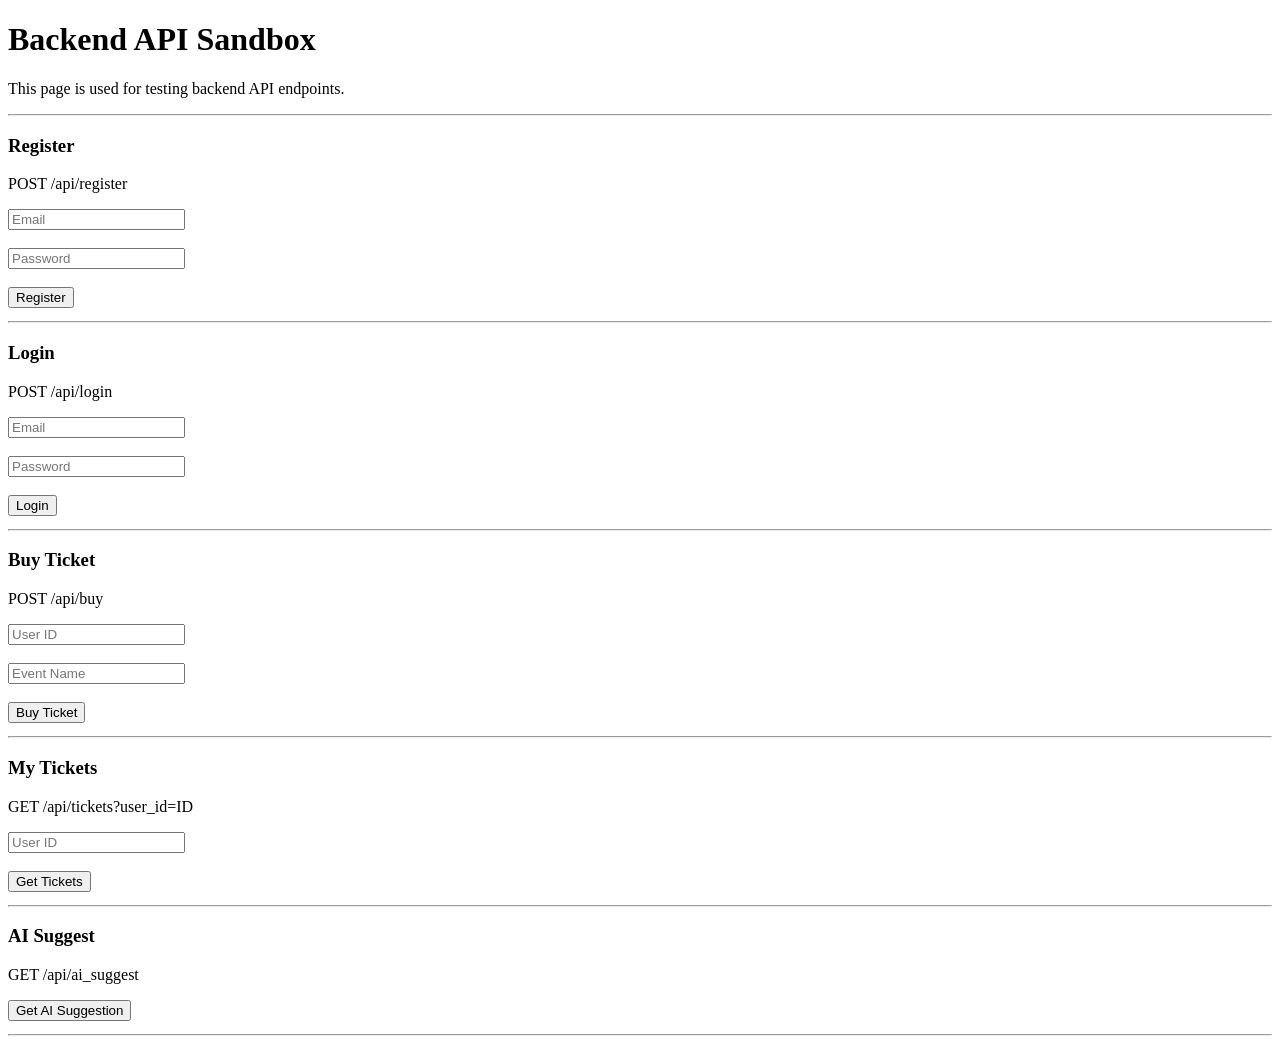
==== static/index.html @ 8c8419e7 "Initial commit: working REST API server with SQLite" ====
<!DOCTYPE html>
<html lang="en">
<head>
    <meta charset="UTF-8">
    <meta name="viewport" content="width=device-width, initial-scale=1.0">
    <title>API Sandbox</title>
</head>
<body>

    <h1>Backend API Sandbox</h1>
    <p>This page is used for testing backend API endpoints.</p>

    <hr>

    <!-- REGISTER -->
    <h3>Register</h3>
    <p>POST /api/register</p>
    <input type="email" id="register_email" placeholder="Email"><br><br>
    <input type="password" id="register_password" placeholder="Password"><br><br>
    <button onclick="registerUser()">Register</button>
    <pre id="register_result"></pre>

    <hr>

    <!-- LOGIN -->
    <h3>Login</h3>
    <p>POST /api/login</p>
    <input type="email" id="login_email" placeholder="Email"><br><br>
    <input type="password" id="login_password" placeholder="Password"><br><br>
    <button onclick="loginUser()">Login</button>
    <pre id="login_result"></pre>

    <hr>

    <!-- BUY TICKET -->
    <h3>Buy Ticket</h3>
    <p>POST /api/buy</p>
    <input type="text" id="buy_user_id" placeholder="User ID"><br><br>
    <input type="text" id="event_name" placeholder="Event Name"><br><br>
    <button onclick="buyTicket()">Buy Ticket</button>
    <pre id="buy_result"></pre>

    <hr>

    <!-- GET TICKETS -->
    <h3>My Tickets</h3>
    <p>GET /api/tickets?user_id=ID</p>
    <input type="text" id="tickets_user_id" placeholder="User ID"><br><br>
    <button onclick="getTickets()">Get Tickets</button>
    <pre id="tickets_result"></pre>

    <hr>

    <!-- AI SUGGEST -->
    <h3>AI Suggest</h3>
    <p>GET /api/ai_suggest</p>
    <button onclick="getAISuggest()">Get AI Suggestion</button>
    <pre id="ai_result"></pre>

    <hr>

    <script>
        let currentUserId = null;

        async function registerUser() {
            const email = document.getElementById("register_email").value;
            const password = document.getElementById("register_password").value;

            const response = await fetch("/api/register", {
                method: "POST",
                headers: { "Content-Type": "application/json" },
                body: JSON.stringify({ email, password })
            });

            const data = await response.json();
            document.getElementById("register_result").textContent =
                JSON.stringify(data, null, 2);
        }

        async function loginUser() {
            const email = document.getElementById("login_email").value;
            const password = document.getElementById("login_password").value;

            const response = await fetch("/api/login", {
                method: "POST",
                headers: { "Content-Type": "application/json" },
                body: JSON.stringify({ email, password })
            });

            const data = await response.json();

            if (data.user_id) {
                currentUserId = data.user_id;
                document.getElementById("buy_user_id").value = currentUserId;
                document.getElementById("tickets_user_id").value = currentUserId;
            }

            document.getElementById("login_result").textContent =
                JSON.stringify(data, null, 2);
        }

        async function buyTicket() {
            // важно: преобразуем строку в число
            const userId = parseInt(document.getElementById("buy_user_id").value, 10);
            const eventName = document.getElementById("event_name").value;

            const response = await fetch("/api/buy", {
                method: "POST",
                headers: { "Content-Type": "application/json" },
                body: JSON.stringify({
                    user_id: userId,          // теперь число
                    event_name: eventName
                })
            });

            const data = await response.json();
            document.getElementById("buy_result").textContent =
                JSON.stringify(data, null, 2);
        }

        async function getTickets() {
            const userId = parseInt(document.getElementById("tickets_user_id").value, 10);

            const response = await fetch(
                "/api/tickets?user_id=" + encodeURIComponent(userId)
            );

            const data = await response.json();
            document.getElementById("tickets_result").textContent =
                JSON.stringify(data, null, 2);
        }

        async function getAISuggest() {
            const response = await fetch("/api/ai_suggest");
            const data = await response.json();
            document.getElementById("ai_result").textContent =
                JSON.stringify(data, null, 2);
        }
    </script>

</body>
</html>
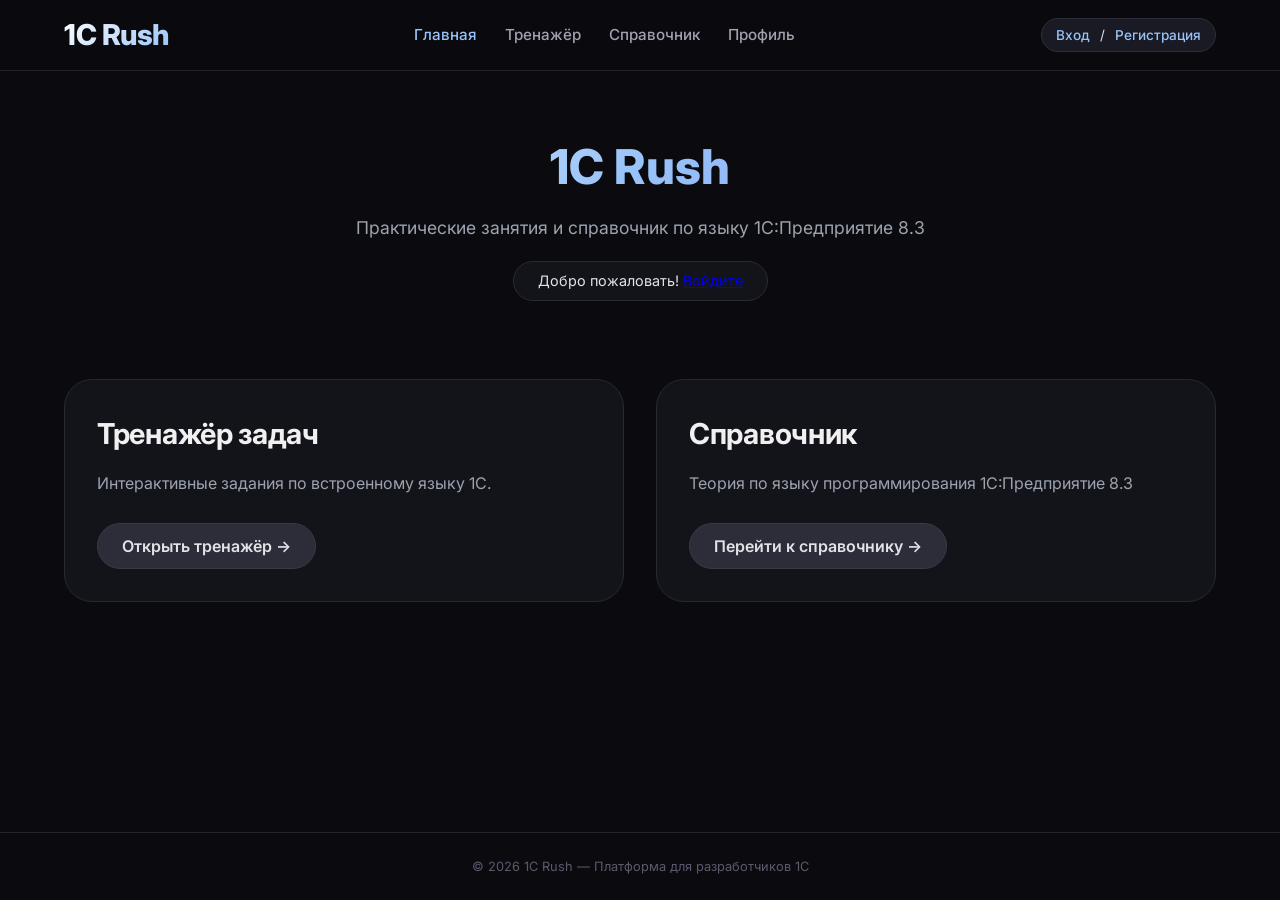
==== commit 4f7c7ab3: "Full project 1c-rush" ====
--- a/static/index.html
+++ b/static/index.html
@@ -1,142 +1,77 @@
 <!DOCTYPE html>
-<html lang="en">
+<html lang="ru">
 <head>
     <meta charset="UTF-8">
     <meta name="viewport" content="width=device-width, initial-scale=1.0">
-    <title>API Sandbox</title>
+    <title>1C Rush — Главная</title>
+    <link rel="stylesheet" href="css/main.css">
+    <link rel="preconnect" href="https://fonts.googleapis.com">
+    <link rel="preconnect" href="https://fonts.gstatic.com" crossorigin>
+    <link href="https://fonts.googleapis.com/css2?family=Inter:opsz,wght@14..32,400;14..32,500;14..32,600;14..32,700;14..32,800&display=swap" rel="stylesheet">
 </head>
-<body>
+<body data-page="index">
+    <div class="wrapper">
+        <header class="header">
+            <div class="container header-container">
+                <div class="logo">
+                    <span class="logo-text">1C Rush</span>
+                </div>
+                <nav class="nav">
+                    <a href="index.html" class="nav-link active">Главная</a>
+                    <a href="../practical-tasks/practical.html" class="nav-link">Тренажёр</a>
+                    <a href="../textbook/pages/variables.html" class="nav-link">Справочник</a>
+                    <a href="profile.html" class="nav-link">Профиль</a>
+                </nav>
+                <div class="auth-area" id="authArea"></div>
+            </div>
+        </header>
 
-    <h1>Backend API Sandbox</h1>
-    <p>This page is used for testing backend API endpoints.</p>
+        <main class="main">
+            <div class="container">
+                <div class="hero">
+                    <h1>1С Rush</h1>
+                    <p class="hero-sub">Практические занятия и справочник по языку 1С:Предприятие 8.3</p>
+                    <div id="greetingMessage" class="greeting-message"></div>
+                </div>
 
-    <hr>
+                <div class="cards">
+                    <div class="card">
+                        <div class="card-content">
+                            <h2 class="card-title">Тренажёр задач</h2>
+                            <p class="card-desc">Интерактивные задания по встроенному языку 1С.</p>
+                            <a href="../practical-tasks/practical.html" class="card-btn">Открыть тренажёр →</a>
+                        </div>
+                    </div>
+                    <div class="card">
+                        <div class="card-content">
+                            <h2 class="card-title">Справочник</h2>
+                            <p class="card-desc">Теория по языку программирования 1С:Предприятие 8.3</p>
+                            <a href="../textbook/pages/variables.html" class="card-btn">Перейти к справочнику →</a>
+                        </div>
+                    </div>
+                </div>
 
-    <!-- REGISTER -->
-    <h3>Register</h3>
-    <p>POST /api/register</p>
-    <input type="email" id="register_email" placeholder="Email"><br><br>
-    <input type="password" id="register_password" placeholder="Password"><br><br>
-    <button onclick="registerUser()">Register</button>
-    <pre id="register_result"></pre>
+                <!-- Блок статистики (скрывается для гостя) -->
+                <div class="stats-block" id="statsBlock">
+                    <div class="stat-item">
+                        <span class="stat-value" id="daysCount">0</span>
+                        <span class="stat-label">дней заходов</span>
+                    </div>
+                    <div class="stat-item">
+                        <span class="stat-value" id="tasksSolved">0</span>
+                        <span class="stat-label">задач решено</span>
+                    </div>
+                </div>
+            </div>
+        </main>
 
-    <hr>
+        <footer class="footer">
+            <div class="container">
+                <p>© 2026 1C Rush — Платформа для разработчиков 1С</p>
+            </div>
+        </footer>
+    </div>
 
-    <!-- LOGIN -->
-    <h3>Login</h3>
-    <p>POST /api/login</p>
-    <input type="email" id="login_email" placeholder="Email"><br><br>
-    <input type="password" id="login_password" placeholder="Password"><br><br>
-    <button onclick="loginUser()">Login</button>
-    <pre id="login_result"></pre>
-
-    <hr>
-
-    <!-- BUY TICKET -->
-    <h3>Buy Ticket</h3>
-    <p>POST /api/buy</p>
-    <input type="text" id="buy_user_id" placeholder="User ID"><br><br>
-    <input type="text" id="event_name" placeholder="Event Name"><br><br>
-    <button onclick="buyTicket()">Buy Ticket</button>
-    <pre id="buy_result"></pre>
-
-    <hr>
-
-    <!-- GET TICKETS -->
-    <h3>My Tickets</h3>
-    <p>GET /api/tickets?user_id=ID</p>
-    <input type="text" id="tickets_user_id" placeholder="User ID"><br><br>
-    <button onclick="getTickets()">Get Tickets</button>
-    <pre id="tickets_result"></pre>
-
-    <hr>
-
-    <!-- AI SUGGEST -->
-    <h3>AI Suggest</h3>
-    <p>GET /api/ai_suggest</p>
-    <button onclick="getAISuggest()">Get AI Suggestion</button>
-    <pre id="ai_result"></pre>
-
-    <hr>
-
-    <script>
-        let currentUserId = null;
-
-        async function registerUser() {
-            const email = document.getElementById("register_email").value;
-            const password = document.getElementById("register_password").value;
-
-            const response = await fetch("/api/register", {
-                method: "POST",
-                headers: { "Content-Type": "application/json" },
-                body: JSON.stringify({ email, password })
-            });
-
-            const data = await response.json();
-            document.getElementById("register_result").textContent =
-                JSON.stringify(data, null, 2);
-        }
-
-        async function loginUser() {
-            const email = document.getElementById("login_email").value;
-            const password = document.getElementById("login_password").value;
-
-            const response = await fetch("/api/login", {
-                method: "POST",
-                headers: { "Content-Type": "application/json" },
-                body: JSON.stringify({ email, password })
-            });
-
-            const data = await response.json();
-
-            if (data.user_id) {
-                currentUserId = data.user_id;
-                document.getElementById("buy_user_id").value = currentUserId;
-                document.getElementById("tickets_user_id").value = currentUserId;
-            }
-
-            document.getElementById("login_result").textContent =
-                JSON.stringify(data, null, 2);
-        }
-
-        async function buyTicket() {
-            // важно: преобразуем строку в число
-            const userId = parseInt(document.getElementById("buy_user_id").value, 10);
-            const eventName = document.getElementById("event_name").value;
-
-            const response = await fetch("/api/buy", {
-                method: "POST",
-                headers: { "Content-Type": "application/json" },
-                body: JSON.stringify({
-                    user_id: userId,          // теперь число
-                    event_name: eventName
-                })
-            });
-
-            const data = await response.json();
-            document.getElementById("buy_result").textContent =
-                JSON.stringify(data, null, 2);
-        }
-
-        async function getTickets() {
-            const userId = parseInt(document.getElementById("tickets_user_id").value, 10);
-
-            const response = await fetch(
-                "/api/tickets?user_id=" + encodeURIComponent(userId)
-            );
-
-            const data = await response.json();
-            document.getElementById("tickets_result").textContent =
-                JSON.stringify(data, null, 2);
-        }
-
-        async function getAISuggest() {
-            const response = await fetch("/api/ai_suggest");
-            const data = await response.json();
-            document.getElementById("ai_result").textContent =
-                JSON.stringify(data, null, 2);
-        }
-    </script>
-
+    <script src="js/app.js"></script>
 </body>
 </html>
--- a/static/css/main.css
+++ b/static/css/main.css
@@ -0,0 +1,680 @@
+* {
+    margin: 0;
+    padding: 0;
+    box-sizing: border-box;
+}
+
+body {
+    background: #0B0B0F;
+    font-family: 'Inter', 'Consolas', monospace;
+    color: #E2E2E8;
+    line-height: 1.5;
+    min-height: 100vh;
+    display: flex;
+    flex-direction: column;
+}
+
+.wrapper {
+    display: flex;
+    flex-direction: column;
+    min-height: 100vh;
+}
+
+.container {
+    max-width: 1200px;
+    margin: 0 auto;
+    padding: 0 24px;
+    width: 100%;
+}
+
+/* ========== Header ========== */
+.header {
+    border-bottom: 1px solid #23232C;
+    background: rgba(11, 11, 15, 0.9);
+    backdrop-filter: blur(8px);
+    position: sticky;
+    top: 0;
+    z-index: 10;
+}
+
+.header-container {
+    display: flex;
+    align-items: center;
+    justify-content: space-between;
+    height: 70px;
+    flex-wrap: wrap;
+    gap: 16px;
+}
+
+.logo-text {
+    font-size: 1.8rem;
+    font-weight: 800;
+    letter-spacing: -0.5px;
+    background: linear-gradient(135deg, #FFFFFF, #98C3F8);
+    background-clip: text;
+    -webkit-background-clip: text;
+    color: transparent;
+}
+
+.nav {
+    display: flex;
+    gap: 28px;
+}
+
+.nav-link {
+    color: #A1A1B0;
+    text-decoration: none;
+    font-weight: 500;
+    transition: 0.2s;
+    font-size: 0.95rem;
+}
+
+.nav-link:hover,
+.nav-link.active {
+    color: #98C3F8;
+}
+
+.auth-area {
+    background: #1A1A24;
+    padding: 6px 14px;
+    border-radius: 40px;
+    font-size: 0.85rem;
+    border: 1px solid #2E2E3A;
+    display: flex;
+    align-items: center;
+    gap: 10px;
+    min-width: 170px;
+    justify-content: flex-end;
+    white-space: nowrap;
+}
+
+.auth-area a {
+    color: #98C3F8;
+    text-decoration: none;
+    font-weight: 500;
+}
+
+.auth-area button {
+    background: none;
+    border: none;
+    color: #F87171;
+    cursor: pointer;
+    font-size: 0.8rem;
+    font-weight: 600;
+    margin: 0;
+    padding: 0;
+}
+
+/* ========== Hero ========== */
+.hero {
+    text-align: center;
+    padding: 60px 0 30px;
+}
+
+.hero h1 {
+    font-size: 3rem;
+    font-weight: 800;
+    background: linear-gradient(135deg, #FFFFFF, #98C3F8, #818CF8);
+    background-clip: text;
+    -webkit-background-clip: text;
+    color: transparent;
+    margin-bottom: 12px;
+}
+
+.hero-sub {
+    font-size: 1.1rem;
+    color: #9CA3AF;
+    max-width: 580px;
+    margin: 0 auto;
+}
+
+.greeting-message {
+    margin-top: 20px;
+    background: #13131A;
+    display: inline-block;
+    padding: 8px 24px;
+    border-radius: 60px;
+    font-size: 0.9rem;
+    border: 1px solid #2A2A34;
+}
+
+/* ========== Cards ========== */
+.cards {
+    display: grid;
+    grid-template-columns: 1fr 1fr;
+    gap: 32px;
+    margin: 48px 0;
+}
+
+.card {
+    background: #13131A;
+    border: 1px solid #282834;
+    border-radius: 28px;
+    transition: all 0.25s ease;
+}
+
+.card:hover {
+    transform: translateY(-4px);
+    border-color: #4F46E5;
+    box-shadow: 0 20px 30px -12px rgba(0, 0, 0, 0.4);
+    background: #171722;
+}
+
+.card-content {
+    padding: 32px;
+}
+
+.card-title {
+    font-size: 1.8rem;
+    font-weight: 700;
+    margin-bottom: 16px;
+    letter-spacing: -0.3px;
+    color: #F0F0F0;
+}
+
+.card-desc {
+    color: #9CA3AF;
+    margin-bottom: 28px;
+    line-height: 1.5;
+}
+
+.card-btn {
+    display: inline-flex;
+    align-items: center;
+    gap: 8px;
+    background: #2D2D3A;
+    padding: 10px 24px;
+    border-radius: 40px;
+    font-weight: 600;
+    text-decoration: none;
+    color: #E2E2E8;
+    transition: 0.2s;
+    border: 1px solid #3A3A48;
+}
+
+.card-btn:hover {
+    background: #4F46E5;
+    border-color: #4F46E5;
+    gap: 12px;
+}
+
+/* ========== Stats block ========== */
+.stats-block {
+    display: flex;
+    justify-content: center;
+    gap: 48px;
+    background: #0E0E14;
+    border: 1px solid #25252E;
+    border-radius: 40px;
+    padding: 28px 32px;
+    margin: 40px 0 60px;
+}
+
+.stat-item {
+    text-align: center;
+}
+
+.stat-value {
+    font-size: 2.2rem;
+    font-weight: 800;
+    background: linear-gradient(135deg, #98C3F8, #A78BFA);
+    background-clip: text;
+    -webkit-background-clip: text;
+    color: transparent;
+    display: block;
+    line-height: 1;
+}
+
+.stat-label {
+    font-size: 0.85rem;
+    text-transform: uppercase;
+    letter-spacing: 1px;
+    color: #6B7280;
+    margin-top: 8px;
+}
+
+/* ========== Footer ========== */
+.footer {
+    border-top: 1px solid #23232C;
+    padding: 24px 0;
+    text-align: center;
+    font-size: 0.8rem;
+    color: #5A5A6E;
+    margin-top: auto;
+}
+
+/* ========== Profile ========== */
+.profile-header {
+    text-align: center;
+    margin: 40px 0 32px;
+}
+
+.profile-title {
+    font-size: 2.5rem;
+    font-weight: 800;
+    background: linear-gradient(135deg, #FFFFFF, #98C3F8, #818CF8);
+    background-clip: text;
+    -webkit-background-clip: text;
+    color: transparent;
+    margin-bottom: 8px;
+}
+
+.profile-subtitle {
+    color: #9CA3AF;
+    font-size: 1rem;
+}
+
+.profile-grid {
+    display: grid;
+    grid-template-columns: 1fr 1fr;
+    gap: 32px;
+    margin-bottom: 32px;
+}
+
+.profile-info-card .card-content {
+    display: flex;
+    gap: 28px;
+    align-items: flex-start;
+}
+
+.avatar-placeholder {
+    width: 80px;
+    height: 80px;
+    background: #1E1E2A;
+    border-radius: 60px;
+    display: flex;
+    align-items: center;
+    justify-content: center;
+    border: 2px solid #4F46E5;
+    flex-shrink: 0;
+    position: relative;
+}
+
+.avatar-icon {
+    font-size: 3rem;
+}
+
+.avatar-img {
+    width: 100%;
+    height: 100%;
+    object-fit: cover;
+    border-radius: 50%;
+}
+
+.avatar-label {
+    position: absolute;
+    bottom: 0;
+    right: 0;
+    background: #2D2D3A;
+    border-radius: 50%;
+    padding: 6px;
+    font-size: 1rem;
+    cursor: pointer;
+    border: 1px solid #4F46E5;
+    line-height: 1;
+}
+
+.user-details {
+    flex: 1;
+}
+
+.info-row {
+    display: flex;
+    margin-bottom: 16px;
+    align-items: center;
+    flex-wrap: wrap;
+    gap: 8px;
+}
+
+.info-label {
+    width: 140px;
+    font-weight: 600;
+    color: #A1A1B0;
+    font-size: 0.85rem;
+}
+
+.info-value {
+    color: #E2E2E8;
+    font-weight: 500;
+    word-break: break-all;
+}
+
+.edit-name-group {
+    display: flex;
+    gap: 10px;
+    flex: 1;
+}
+
+.name-input {
+    background: #0B0B0F;
+    border: 1px solid #2E2E3A;
+    border-radius: 40px;
+    padding: 8px 16px;
+    color: #E2E2E8;
+    font-family: 'Inter', monospace;
+    font-size: 0.85rem;
+    flex: 1;
+    outline: none;
+    transition: 0.2s;
+}
+
+.name-input:focus {
+    border-color: #4F46E5;
+}
+
+.btn-small {
+    background: #2D2D3A;
+    border: 1px solid #3A3A48;
+    border-radius: 40px;
+    padding: 6px 18px;
+    font-size: 0.75rem;
+    font-weight: 600;
+    color: #E2E2E8;
+    cursor: pointer;
+    transition: 0.2s;
+}
+
+.btn-small:hover {
+    background: #4F46E5;
+    border-color: #4F46E5;
+}
+
+.card-title-mini {
+    font-size: 1.4rem;
+    font-weight: 700;
+    margin-bottom: 24px;
+    color: #F0F0F0;
+}
+
+.stats-list {
+    margin-bottom: 28px;
+}
+
+.stat-row {
+    display: flex;
+    justify-content: space-between;
+    align-items: center;
+    margin-bottom: 20px;
+    flex-wrap: wrap;
+    gap: 12px;
+}
+
+.stat-label-custom {
+    font-size: 0.9rem;
+    color: #9CA3AF;
+    font-weight: 500;
+}
+
+.stat-value-custom {
+    font-size: 1.2rem;
+    font-weight: 700;
+    background: linear-gradient(135deg, #98C3F8, #A78BFA);
+    background-clip: text;
+    -webkit-background-clip: text;
+    color: transparent;
+}
+
+.progress-bar-wrapper {
+    flex: 1;
+    background: #23232C;
+    border-radius: 20px;
+    height: 8px;
+    overflow: hidden;
+}
+
+.progress-bar {
+    background: linear-gradient(90deg, #4F46E5, #818CF8);
+    height: 100%;
+    width: 0%;
+    border-radius: 20px;
+    transition: width 0.3s ease;
+}
+
+.btn-danger {
+    background: rgba(248, 113, 113, 0.15);
+    border: 1px solid #F87171;
+    border-radius: 40px;
+    padding: 10px 20px;
+    font-weight: 600;
+    color: #F87171;
+    cursor: pointer;
+    transition: 0.2s;
+    width: 100%;
+    font-size: 0.85rem;
+}
+
+.btn-danger:hover {
+    background: rgba(248, 113, 113, 0.3);
+    border-color: #F87171;
+    color: #FFA2A2;
+}
+
+.profile-actions {
+    display: flex;
+    justify-content: center;
+    margin: 20px 0 40px;
+}
+
+.logout-action {
+    background: #1A1A24;
+    border: 1px solid #3A3A48;
+    padding: 12px 32px;
+    font-size: 1rem;
+}
+
+.logout-action:hover {
+    background: #F87171;
+    border-color: #F87171;
+    color: white;
+}
+
+.guest-message {
+    background: #13131A;
+    border: 1px solid #2E2E3A;
+    border-radius: 28px;
+    padding: 20px;
+    text-align: center;
+    margin: 20px 0 40px;
+}
+
+.guest-message a {
+    color: #98C3F8;
+    text-decoration: none;
+}
+
+/* ========== Forms ========== */
+.auth-form {
+    max-width: 480px;
+    margin: 60px auto;
+    padding: 0 20px;
+}
+
+.form-group {
+    margin-bottom: 24px;
+}
+
+.form-label {
+    display: block;
+    font-size: 0.9rem;
+    font-weight: 600;
+    color: #A1A1B0;
+    margin-bottom: 8px;
+}
+
+.form-input {
+    width: 100%;
+    background: #13131A;
+    border: 1px solid #2E2E3A;
+    border-radius: 16px;
+    padding: 14px 20px;
+    color: #E2E2E8;
+    font-size: 1rem;
+    transition: 0.2s;
+    outline: none;
+}
+
+.form-input:focus {
+    border-color: #4F46E5;
+}
+
+.form-submit {
+    width: 100%;
+    background: #4F46E5;
+    border: none;
+    border-radius: 40px;
+    padding: 14px;
+    font-size: 1rem;
+    font-weight: 700;
+    color: white;
+    cursor: pointer;
+    transition: 0.2s;
+    margin-top: 10px;
+}
+
+.form-submit:hover {
+    background: #6366F1;
+}
+
+.form-footer {
+    text-align: center;
+    margin-top: 24px;
+    color: #9CA3AF;
+    font-size: 0.9rem;
+}
+
+.form-footer a {
+    color: #98C3F8;
+    text-decoration: none;
+    font-weight: 600;
+}
+
+.error-message {
+    color: #F87171;
+    font-size: 0.85rem;
+    margin-top: 6px;
+    min-height: 20px;
+}
+
+/* ========== Toast ========== */
+.custom-toast {
+    position: fixed;
+    bottom: 30px;
+    left: 50%;
+    transform: translateX(-50%);
+    background: #1E1E2A;
+    border: 1px solid #4ade80;
+    color: #E2E2E8;
+    padding: 10px 24px;
+    border-radius: 60px;
+    font-size: 0.9rem;
+    font-weight: 500;
+    z-index: 1000;
+    backdrop-filter: blur(8px);
+    transition: opacity 0.3s;
+}
+
+/* ========== User badge (header avatar) ========== */
+.user-badge {
+    display: flex;
+    align-items: center;
+    gap: 10px;
+}
+
+.user-avatar {
+    width: 36px;
+    height: 36px;
+    border-radius: 50%;
+    background: linear-gradient(135deg, #4F46E5, #818CF8);
+    color: white;
+    display: flex;
+    align-items: center;
+    justify-content: center;
+    font-weight: 700;
+    font-size: 1rem;
+    text-transform: uppercase;
+    flex-shrink: 0;
+    overflow: hidden;  /* чтобы img не вылезал */
+}
+
+/* Если внутри изображение */
+.user-avatar img {
+    width: 100%;
+    height: 100%;
+    object-fit: cover;
+    border-radius: 50%;
+}
+
+/* Если нет фото — показываем текст (инициал) */
+.user-avatar span {
+    display: block;
+}
+
+.user-name {
+    font-weight: 500;
+    color: #E2E2E8;
+}
+
+.logout-btn {
+    background: none;
+    border: 1px solid #F87171;
+    color: #F87171;
+    padding: 4px 12px;
+    border-radius: 20px;
+    cursor: pointer;
+    font-size: 0.8rem;
+    transition: 0.2s;
+}
+
+.logout-btn:hover {
+    background: #F87171;
+    color: white;
+}
+
+.guest-badge {
+    margin-right: 8px;
+}
+
+/* ========== Responsive ========== */
+@media (max-width: 800px) {
+    .cards, .profile-grid {
+        grid-template-columns: 1fr;
+    }
+    .header-container {
+        flex-direction: column;
+        height: auto;
+        padding: 16px 0;
+    }
+    .nav {
+        gap: 20px;
+        flex-wrap: wrap;
+        justify-content: center;
+    }
+    .hero h1 {
+        font-size: 2.2rem;
+    }
+    .stats-block {
+        flex-direction: column;
+        gap: 24px;
+        align-items: center;
+    }
+    .profile-info-card .card-content {
+        flex-direction: column;
+        align-items: center;
+        text-align: center;
+    }
+    .info-row {
+        justify-content: center;
+    }
+    .info-label {
+        width: auto;
+    }
+    .edit-name-group {
+        flex-direction: column;
+        width: 100%;
+    }
+    .auth-area {
+        min-width: auto;
+        width: 100%;
+        justify-content: center;
+    }
+}
